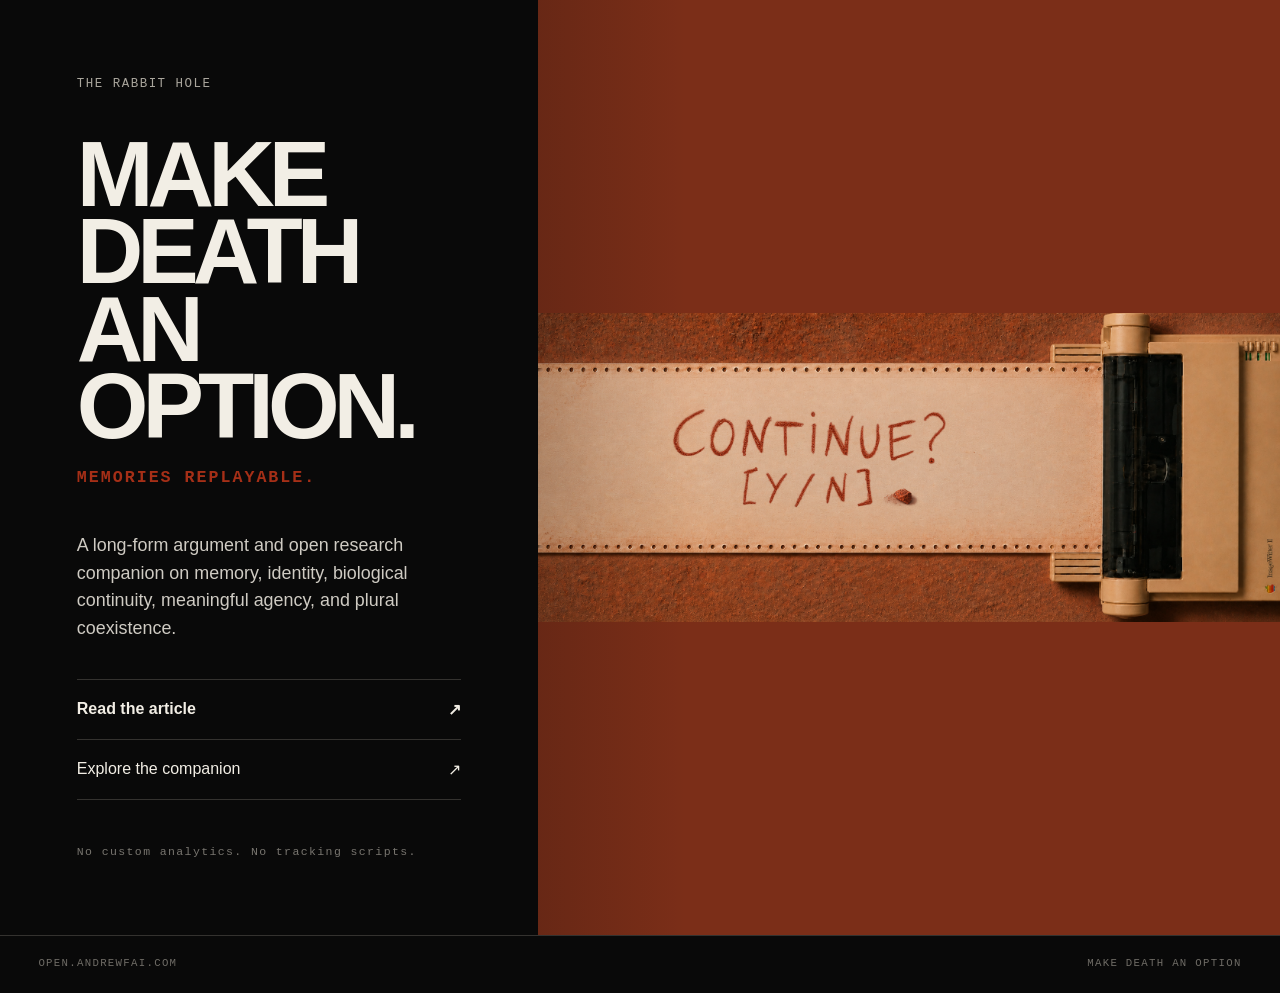
==== docs/index.html @ 32e39fa8 "site: add timeless landing page for open.andrewfai.com" ====
<!doctype html>
<html lang="en">
  <head>
    <meta charset="utf-8" />
    <meta name="viewport" content="width=device-width, initial-scale=1" />
    <meta name="theme-color" content="#0a0a0a" />
    <meta name="referrer" content="no-referrer" />
    <meta
      name="description"
      content="Make Death an Option: the article and its open research companion on continuity, agency, and plural coexistence."
    />
    <link rel="canonical" href="https://open.andrewfai.com/" />
    <link rel="stylesheet" href="styles.css" />
    <link
      rel="icon"
      type="image/svg+xml"
      href="data:image/svg+xml,%3Csvg xmlns='http://www.w3.org/2000/svg' viewBox='0 0 64 64'%3E%3Crect width='64' height='64' rx='8' fill='%230a0a0a'/%3E%3Cpath d='M17 32h22M33 22l10 10-10 10' fill='none' stroke='%23f4f0e8' stroke-width='6' stroke-linecap='square' stroke-linejoin='miter'/%3E%3C/svg%3E"
    />
    <title>Make Death an Option</title>
  </head>
  <body>
    <main>
      <section class="intro" aria-labelledby="title">
        <p class="eyebrow">THE RABBIT HOLE</p>
        <h1 id="title">MAKE<br />DEATH<br />AN OPTION.</h1>
        <p class="signal">MEMORIES REPLAYABLE.</p>

        <p class="summary">
          A long-form argument and open research companion on memory, identity,
          biological continuity, meaningful agency, and plural coexistence.
        </p>

        <nav class="choices" aria-label="Choose where to begin">
          <a class="choice choice-primary" href="https://x.com/andydrewie/status/2100206836897214598">
            <span>Read the article</span>
            <span aria-hidden="true">↗</span>
          </a>
          <a class="choice" href="https://github.com/andydrewie/make-death-an-option">
            <span>Explore the companion</span>
            <span aria-hidden="true">↗</span>
          </a>
        </nav>

        <p class="privacy">No custom analytics. No tracking scripts.</p>
      </section>

      <figure class="artifact">
        <img
          src="assets/mdao-cover.png"
          alt="Red mineral handwriting on paper extending from an ImageWriter on Martian soil: Continue? Y/N."
          width="1942"
          height="809"
        />
      </figure>
    </main>

    <footer>
      <span>OPEN.ANDREWFAI.COM</span>
      <span>MAKE DEATH AN OPTION</span>
    </footer>
  </body>
</html>
---- docs/styles.css ----
:root {
  color-scheme: dark;
  --ink: #090909;
  --paper: #f2eee5;
  --paper-muted: #aaa69d;
  --signal: #a52f17;
  --line: #34322f;
  --space: clamp(1.25rem, 3vw, 3rem);
}

* {
  box-sizing: border-box;
}

html {
  background: var(--ink);
  font-size: 100%;
}

body {
  min-height: 100vh;
  margin: 0;
  background: var(--ink);
  color: var(--paper);
  font-family: "Helvetica Neue", Helvetica, Arial, sans-serif;
  text-rendering: optimizeLegibility;
}

main {
  display: grid;
  min-height: calc(100vh - 3.5rem);
  grid-template-columns: minmax(20rem, 0.84fr) minmax(26rem, 1.16fr);
}

.intro {
  display: flex;
  flex-direction: column;
  justify-content: center;
  padding: clamp(2rem, 6vw, 6.5rem);
}

.eyebrow,
.signal,
.privacy,
footer {
  font-family: ui-monospace, SFMono-Regular, Menlo, Monaco, Consolas, monospace;
  letter-spacing: 0.12em;
}

.eyebrow {
  margin: 0 0 clamp(1.5rem, 5vh, 4rem);
  color: var(--paper-muted);
  font-size: 0.78rem;
}

h1 {
  max-width: 10ch;
  margin: 0;
  font-size: clamp(3.35rem, 7.2vw, 7.8rem);
  font-weight: 800;
  letter-spacing: -0.065em;
  line-height: 0.84;
}

.signal {
  margin: 1.4rem 0 0;
  color: var(--signal);
  font-size: clamp(0.82rem, 1.3vw, 1.05rem);
  font-weight: 700;
}

.summary {
  max-width: 35rem;
  margin: clamp(2rem, 5vh, 4rem) 0 0;
  color: #cfcbc3;
  font-size: clamp(1rem, 1.4vw, 1.22rem);
  line-height: 1.55;
}

.choices {
  display: grid;
  max-width: 35rem;
  margin-top: clamp(2rem, 4vh, 3rem);
  border-top: 1px solid var(--line);
}

.choice {
  display: flex;
  min-height: 3.75rem;
  align-items: center;
  justify-content: space-between;
  border-bottom: 1px solid var(--line);
  color: var(--paper);
  font-size: 1rem;
  text-decoration: none;
  transition: color 160ms ease, padding 160ms ease, background 160ms ease;
}

.choice:hover,
.choice:focus-visible {
  padding-inline: 1rem;
  background: var(--paper);
  color: var(--ink);
  outline: none;
}

.choice-primary {
  font-weight: 700;
}

.privacy {
  margin: clamp(2rem, 5vh, 4rem) 0 0;
  color: #78756f;
  font-size: 0.72rem;
}

.artifact {
  position: relative;
  display: flex;
  min-height: 34rem;
  align-items: center;
  margin: 0;
  overflow: hidden;
  background: #7b2e18;
}

.artifact::after {
  position: absolute;
  inset: 0;
  background: linear-gradient(90deg, rgba(9, 9, 9, 0.17), transparent 20%);
  content: "";
  pointer-events: none;
}

.artifact img {
  width: 100%;
  height: auto;
  object-fit: contain;
}

footer {
  display: flex;
  min-height: 3.5rem;
  align-items: center;
  justify-content: space-between;
  gap: 1rem;
  padding: 0 var(--space);
  border-top: 1px solid var(--line);
  color: #6f6c66;
  font-size: 0.67rem;
}

@media (max-width: 860px) {
  main {
    grid-template-columns: 1fr;
  }

  .intro {
    min-height: auto;
    padding: clamp(2rem, 8vw, 4rem) var(--space) clamp(2.5rem, 9vw, 5rem);
  }

  .eyebrow {
    margin-bottom: 2.5rem;
  }

  h1 {
    font-size: clamp(3.3rem, 15vw, 6.2rem);
  }

  .artifact {
    min-height: auto;
  }
}

@media (max-width: 520px) {
  footer {
    align-items: flex-start;
    flex-direction: column;
    justify-content: center;
    padding-block: 1rem;
  }
}

@media (prefers-reduced-motion: reduce) {
  .choice {
    transition: none;
  }
}
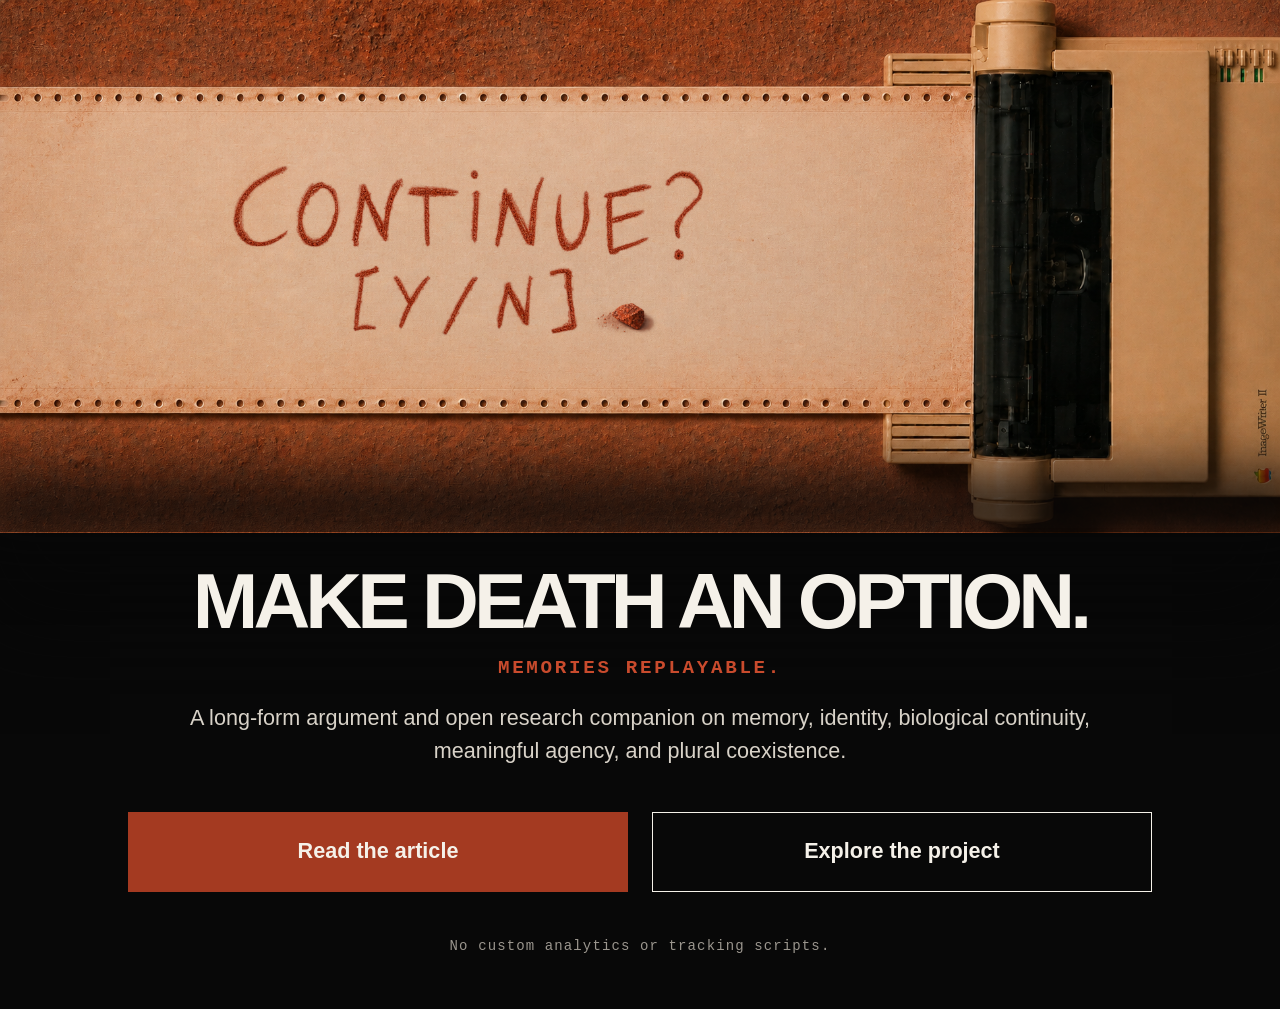
==== commit abf49c52: "site: publish cinematic landing page and project map" ====
--- a/docs/index.html
+++ b/docs/index.html
@@ -3,48 +3,24 @@
   <head>
     <meta charset="utf-8" />
     <meta name="viewport" content="width=device-width, initial-scale=1" />
-    <meta name="theme-color" content="#0a0a0a" />
-    <meta name="referrer" content="no-referrer" />
+    <meta name="theme-color" content="#080808" />
+    <meta name="referrer" content="strict-origin-when-cross-origin" />
     <meta
       name="description"
-      content="Make Death an Option: the article and its open research companion on continuity, agency, and plural coexistence."
+      content="Make Death an Option: the article, research companion, and project map."
     />
     <link rel="canonical" href="https://open.andrewfai.com/" />
     <link rel="stylesheet" href="styles.css" />
     <link
       rel="icon"
       type="image/svg+xml"
-      href="data:image/svg+xml,%3Csvg xmlns='http://www.w3.org/2000/svg' viewBox='0 0 64 64'%3E%3Crect width='64' height='64' rx='8' fill='%230a0a0a'/%3E%3Cpath d='M17 32h22M33 22l10 10-10 10' fill='none' stroke='%23f4f0e8' stroke-width='6' stroke-linecap='square' stroke-linejoin='miter'/%3E%3C/svg%3E"
+      href="data:image/svg+xml,%3Csvg xmlns='http://www.w3.org/2000/svg' viewBox='0 0 64 64'%3E%3Crect width='64' height='64' rx='8' fill='%23080808'/%3E%3Ctext x='32' y='42' text-anchor='middle' font-family='Arial,sans-serif' font-size='34' font-weight='700' fill='%23f5f1e9'%3EM%3C/text%3E%3C/svg%3E"
     />
     <title>Make Death an Option</title>
   </head>
-  <body>
+  <body class="home">
     <main>
-      <section class="intro" aria-labelledby="title">
-        <p class="eyebrow">THE RABBIT HOLE</p>
-        <h1 id="title">MAKE<br />DEATH<br />AN OPTION.</h1>
-        <p class="signal">MEMORIES REPLAYABLE.</p>
-
-        <p class="summary">
-          A long-form argument and open research companion on memory, identity,
-          biological continuity, meaningful agency, and plural coexistence.
-        </p>
-
-        <nav class="choices" aria-label="Choose where to begin">
-          <a class="choice choice-primary" href="https://x.com/andydrewie/status/2100206836897214598">
-            <span>Read the article</span>
-            <span aria-hidden="true">↗</span>
-          </a>
-          <a class="choice" href="https://github.com/andydrewie/make-death-an-option">
-            <span>Explore the companion</span>
-            <span aria-hidden="true">↗</span>
-          </a>
-        </nav>
-
-        <p class="privacy">No custom analytics. No tracking scripts.</p>
-      </section>
-
-      <figure class="artifact">
+      <figure class="hero-media">
         <img
           src="assets/mdao-cover.png"
           alt="Red mineral handwriting on paper extending from an ImageWriter on Martian soil: Continue? Y/N."
@@ -52,11 +28,30 @@
           height="809"
         />
       </figure>
+
+      <section class="home-intro" aria-labelledby="home-title">
+        <h1 id="home-title">
+          <span>MAKE DEATH</span>
+          <span>AN OPTION.</span>
+        </h1>
+        <p class="signal">MEMORIES REPLAYABLE.</p>
+        <p class="summary">
+          A long-form argument and open research companion on memory, identity,
+          biological continuity, meaningful agency, and plural coexistence.
+        </p>
+
+        <nav class="home-actions" aria-label="Choose where to begin">
+          <a class="action action-primary" href="https://x.com/andydrewie/status/2100206836897214598">
+            Read the article
+          </a>
+          <a class="action action-secondary" href="explore/">
+            Explore the project
+          </a>
+        </nav>
+
+        <p class="privacy">No custom analytics or tracking scripts.</p>
+      </section>
     </main>
 
-    <footer>
-      <span>OPEN.ANDREWFAI.COM</span>
-      <span>MAKE DEATH AN OPTION</span>
-    </footer>
   </body>
 </html>
--- a/docs/styles.css
+++ b/docs/styles.css
@@ -1,11 +1,14 @@
 :root {
   color-scheme: dark;
-  --ink: #090909;
-  --paper: #f2eee5;
-  --paper-muted: #aaa69d;
-  --signal: #a52f17;
-  --line: #34322f;
-  --space: clamp(1.25rem, 3vw, 3rem);
+  --black: #080808;
+  --paper: #f5f1e9;
+  --paper-soft: #d8d2c8;
+  --muted: #9b968e;
+  --rust: #a43a21;
+  --rust-dark: #772412;
+  --line: #4a4640;
+  --page: min(86rem, calc(100% - 3rem));
+  font-size: 100%;
 }
 
 * {
@@ -13,177 +16,442 @@
 }
 
 html {
-  background: var(--ink);
-  font-size: 100%;
+  background: var(--black);
+  scroll-behavior: smooth;
 }
 
 body {
+  min-width: 20rem;
   min-height: 100vh;
   margin: 0;
-  background: var(--ink);
+  background: var(--black);
   color: var(--paper);
-  font-family: "Helvetica Neue", Helvetica, Arial, sans-serif;
+  font-family: -apple-system, BlinkMacSystemFont, "Helvetica Neue", Arial, sans-serif;
+  font-size: 1.125rem;
+  line-height: 1.55;
   text-rendering: optimizeLegibility;
-}
-
-main {
+  -webkit-font-smoothing: antialiased;
+}
+
+a {
+  color: inherit;
+}
+
+.hero-media {
+  position: relative;
+  z-index: 2;
+  width: 100%;
+  margin: 0;
+  background: #742712;
+  box-shadow: 0 4.5rem 5.5rem 1.4rem var(--black);
+}
+
+.hero-media::after {
+  position: absolute;
+  right: 0;
+  bottom: 0;
+  left: 0;
+  height: 1px;
+  box-shadow: 0 -1.4rem 4rem 2.35rem rgba(8, 8, 8, 0.92);
+  content: "";
+  pointer-events: none;
+}
+
+.hero-media img {
+  display: block;
+  width: 100%;
+  height: min(41.65vw, 34.5rem);
+  object-fit: cover;
+  object-position: center;
+}
+
+.home-intro {
+  position: relative;
+  z-index: 3;
+  display: flex;
+  width: var(--page);
+  max-width: 74rem;
+  align-items: center;
+  flex-direction: column;
+  margin: clamp(-1.75rem, -2vw, -0.5rem) auto 0;
+  padding: clamp(3rem, 4.5vw, 4rem) 0 clamp(2.5rem, 4vw, 3.25rem);
+  text-align: center;
+}
+
+.home h1 {
+  margin: 0;
+  font-size: clamp(3rem, 6.15vw, 5.6rem);
+  font-weight: 760;
+  letter-spacing: -0.062em;
+  line-height: 0.92;
+}
+
+.home h1 span {
+  white-space: nowrap;
+}
+
+.signal {
+  margin: 1rem 0 0;
+  color: #c94b2d;
+  font-family: ui-monospace, SFMono-Regular, Menlo, Monaco, Consolas, monospace;
+  font-size: clamp(0.95rem, 1.6vw, 1.2rem);
+  font-weight: 700;
+  letter-spacing: 0.14em;
+}
+
+.summary {
+  max-width: 61rem;
+  margin: 1.1rem auto 0;
+  color: var(--paper-soft);
+  font-size: clamp(1.125rem, 1.75vw, 1.35rem);
+  line-height: 1.55;
+}
+
+.home-actions {
   display: grid;
-  min-height: calc(100vh - 3.5rem);
-  grid-template-columns: minmax(20rem, 0.84fr) minmax(26rem, 1.16fr);
-}
-
-.intro {
+  width: min(100%, 64rem);
+  grid-template-columns: 1fr 1fr;
+  gap: 1.5rem;
+  margin-top: clamp(2rem, 3.5vw, 2.75rem);
+}
+
+.action {
   display: flex;
-  flex-direction: column;
+  min-height: 5rem;
+  align-items: center;
   justify-content: center;
-  padding: clamp(2rem, 6vw, 6.5rem);
-}
-
-.eyebrow,
-.signal,
-.privacy,
-footer {
+  padding: 1rem 1.5rem;
+  border: 1px solid var(--paper);
+  font-size: clamp(1.125rem, 1.7vw, 1.35rem);
+  font-weight: 650;
+  line-height: 1.25;
+  text-align: center;
+  text-decoration: none;
+  transition: background-color 150ms ease, border-color 150ms ease, color 150ms ease,
+    transform 150ms ease;
+}
+
+.action-primary {
+  border-color: var(--rust);
+  background: var(--rust);
+}
+
+.action:hover {
+  transform: translateY(-2px);
+}
+
+.action-primary:hover {
+  border-color: #c34b2c;
+  background: #c34b2c;
+}
+
+.action-secondary:hover {
+  background: var(--paper);
+  color: var(--black);
+}
+
+.action:focus-visible,
+.text-link:focus-visible,
+.home-link:focus-visible {
+  outline: 3px solid #e46645;
+  outline-offset: 4px;
+}
+
+.privacy {
+  margin: clamp(2rem, 3.5vw, 2.75rem) 0 0;
+  color: var(--muted);
   font-family: ui-monospace, SFMono-Regular, Menlo, Monaco, Consolas, monospace;
-  letter-spacing: 0.12em;
-}
-
-.eyebrow {
-  margin: 0 0 clamp(1.5rem, 5vh, 4rem);
-  color: var(--paper-muted);
-  font-size: 0.78rem;
-}
-
-h1 {
-  max-width: 10ch;
-  margin: 0;
-  font-size: clamp(3.35rem, 7.2vw, 7.8rem);
-  font-weight: 800;
-  letter-spacing: -0.065em;
-  line-height: 0.84;
-}
-
-.signal {
-  margin: 1.4rem 0 0;
-  color: var(--signal);
-  font-size: clamp(0.82rem, 1.3vw, 1.05rem);
-  font-weight: 700;
-}
-
-.summary {
-  max-width: 35rem;
-  margin: clamp(2rem, 5vh, 4rem) 0 0;
-  color: #cfcbc3;
-  font-size: clamp(1rem, 1.4vw, 1.22rem);
-  line-height: 1.55;
-}
-
-.choices {
-  display: grid;
-  max-width: 35rem;
-  margin-top: clamp(2rem, 4vh, 3rem);
-  border-top: 1px solid var(--line);
-}
-
-.choice {
+  font-size: 0.875rem;
+  letter-spacing: 0.08em;
+}
+
+.site-footer {
   display: flex;
-  min-height: 3.75rem;
+  width: var(--page);
+  min-height: 5rem;
   align-items: center;
   justify-content: space-between;
-  border-bottom: 1px solid var(--line);
-  color: var(--paper);
-  font-size: 1rem;
-  text-decoration: none;
-  transition: color 160ms ease, padding 160ms ease, background 160ms ease;
-}
-
-.choice:hover,
-.choice:focus-visible {
-  padding-inline: 1rem;
+  gap: 2rem;
+  margin: 0 auto;
+  border-top: 1px solid #2d2a27;
+  color: #827d76;
+  font-family: ui-monospace, SFMono-Regular, Menlo, Monaco, Consolas, monospace;
+  font-size: 0.875rem;
+  letter-spacing: 0.1em;
+}
+
+/* Project map */
+
+.explore {
   background: var(--paper);
-  color: var(--ink);
-  outline: none;
-}
-
-.choice-primary {
-  font-weight: 700;
-}
-
-.privacy {
-  margin: clamp(2rem, 5vh, 4rem) 0 0;
-  color: #78756f;
-  font-size: 0.72rem;
-}
-
-.artifact {
-  position: relative;
+  color: #131210;
+}
+
+.explore-shell {
+  width: var(--page);
+  max-width: 82rem;
+  margin: 0 auto;
+  padding: clamp(2rem, 5vw, 4.5rem) 0 clamp(4rem, 8vw, 8rem);
+}
+
+.explore-header {
   display: flex;
-  min-height: 34rem;
-  align-items: center;
-  margin: 0;
-  overflow: hidden;
-  background: #7b2e18;
-}
-
-.artifact::after {
-  position: absolute;
-  inset: 0;
-  background: linear-gradient(90deg, rgba(9, 9, 9, 0.17), transparent 20%);
-  content: "";
-  pointer-events: none;
-}
-
-.artifact img {
-  width: 100%;
-  height: auto;
-  object-fit: contain;
-}
-
-footer {
-  display: flex;
-  min-height: 3.5rem;
   align-items: center;
   justify-content: space-between;
-  gap: 1rem;
-  padding: 0 var(--space);
-  border-top: 1px solid var(--line);
-  color: #6f6c66;
-  font-size: 0.67rem;
+  gap: 2rem;
+  padding-bottom: 1.5rem;
+  border-bottom: 1px solid #918a80;
+}
+
+.wordmark,
+.home-link,
+.section-label,
+.project-index,
+.project-kind,
+.explore-note {
+  font-family: ui-monospace, SFMono-Regular, Menlo, Monaco, Consolas, monospace;
+  letter-spacing: 0.09em;
+}
+
+.wordmark,
+.home-link {
+  font-size: 0.875rem;
+  font-weight: 700;
+  text-decoration: none;
+}
+
+.explore-intro {
+  display: grid;
+  grid-template-columns: minmax(0, 1.45fr) minmax(19rem, 0.55fr);
+  gap: clamp(3rem, 8vw, 8rem);
+  padding: clamp(4rem, 9vw, 8rem) 0 clamp(3.5rem, 7vw, 6rem);
+}
+
+.section-label {
+  margin: 0 0 1.5rem;
+  color: var(--rust-dark);
+  font-size: 0.875rem;
+  font-weight: 700;
+}
+
+.explore h1 {
+  max-width: 10ch;
+  margin: 0;
+  font-size: clamp(3.4rem, 8vw, 7.4rem);
+  font-weight: 760;
+  letter-spacing: -0.065em;
+  line-height: 0.9;
+}
+
+.explore-lead {
+  align-self: end;
+  margin: 0;
+  color: #403c37;
+  font-size: clamp(1.125rem, 1.7vw, 1.35rem);
+  line-height: 1.6;
+}
+
+.project-list {
+  border-top: 2px solid #131210;
+}
+
+.project {
+  display: grid;
+  grid-template-columns: 5rem minmax(15rem, 0.8fr) minmax(20rem, 1.2fr);
+  gap: clamp(1.5rem, 4vw, 4rem);
+  padding: clamp(2.25rem, 5vw, 4rem) 0;
+  border-bottom: 1px solid #aaa399;
+}
+
+.project-index {
+  color: var(--rust-dark);
+  font-size: 0.9rem;
+  font-weight: 700;
+}
+
+.project h2 {
+  margin: 0;
+  font-size: clamp(1.75rem, 3vw, 2.8rem);
+  letter-spacing: -0.04em;
+  line-height: 1;
+}
+
+.project-kind {
+  margin: 0.8rem 0 0;
+  color: #5a554f;
+  font-size: 0.85rem;
+  line-height: 1.5;
+}
+
+.project-copy p {
+  max-width: 42rem;
+  margin: 0;
+  color: #35322e;
+  font-size: 1.125rem;
+  line-height: 1.65;
+}
+
+.project-links {
+  display: flex;
+  flex-wrap: wrap;
+  gap: 1rem 1.75rem;
+  margin-top: 1.35rem;
+}
+
+.text-link {
+  border-bottom: 1px solid currentColor;
+  color: #151311;
+  font-size: 1.125rem;
+  font-weight: 700;
+  text-decoration: none;
+}
+
+.text-link:hover {
+  color: var(--rust-dark);
+}
+
+.explore-note {
+  max-width: 56rem;
+  margin: 3rem 0 0 auto;
+  color: #625d56;
+  font-size: 0.875rem;
+  line-height: 1.65;
 }
 
 @media (max-width: 860px) {
-  main {
+  :root {
+    --page: min(100% - 2.5rem, 46rem);
+  }
+
+  .hero-media {
+    overflow: hidden;
+    box-shadow: 0 3.5rem 4rem 1rem var(--black);
+  }
+
+  .hero-media img {
+    width: 150%;
+    max-width: none;
+    height: auto;
+    margin-left: -28%;
+  }
+
+  .home-intro {
+    align-items: stretch;
+    padding-top: 4.5rem;
+    text-align: left;
+  }
+
+  .home h1 {
+    font-size: clamp(3rem, 13vw, 5.2rem);
+    line-height: 0.9;
+  }
+
+  .home h1 span {
+    display: block;
+    white-space: normal;
+  }
+
+  .signal {
+    font-size: 0.95rem;
+    line-height: 1.5;
+  }
+
+  .summary {
+    margin-inline: 0;
+    font-size: 1.125rem;
+  }
+
+  .home-actions {
     grid-template-columns: 1fr;
-  }
-
-  .intro {
-    min-height: auto;
-    padding: clamp(2rem, 8vw, 4rem) var(--space) clamp(2.5rem, 9vw, 5rem);
-  }
-
-  .eyebrow {
-    margin-bottom: 2.5rem;
-  }
-
-  h1 {
-    font-size: clamp(3.3rem, 15vw, 6.2rem);
-  }
-
-  .artifact {
-    min-height: auto;
-  }
-}
-
-@media (max-width: 520px) {
-  footer {
+    gap: 1rem;
+  }
+
+  .action {
+    min-height: 4.75rem;
+    justify-content: flex-start;
+    font-size: 1.125rem;
+    text-align: left;
+  }
+
+  .site-footer {
     align-items: flex-start;
     flex-direction: column;
     justify-content: center;
-    padding-block: 1rem;
+    gap: 0.45rem;
+    padding: 1.25rem 0;
+  }
+
+  .explore-intro {
+    grid-template-columns: 1fr;
+    gap: 2.5rem;
+  }
+
+  .explore-lead {
+    max-width: 38rem;
+  }
+
+  .project {
+    grid-template-columns: 3.25rem 1fr;
+  }
+
+  .project-copy {
+    grid-column: 2;
+  }
+}
+
+@media (max-width: 520px) {
+  :root {
+    --page: calc(100% - 2rem);
+  }
+
+  body {
+    font-size: 1rem;
+  }
+
+  .hero-media img {
+    width: 185%;
+    margin-left: -33%;
+  }
+
+  .home-intro {
+    padding-top: 4rem;
+  }
+
+  .home h1 {
+    font-size: clamp(3rem, 15vw, 4.1rem);
+  }
+
+  .privacy {
+    font-size: 0.82rem;
+    line-height: 1.6;
+  }
+
+  .explore-header {
+    align-items: flex-start;
+    flex-direction: column;
+    gap: 0.75rem;
+  }
+
+  .explore h1 {
+    font-size: clamp(3.5rem, 17vw, 5rem);
+  }
+
+  .project {
+    grid-template-columns: 1fr;
+    gap: 1.25rem;
+  }
+
+  .project-copy {
+    grid-column: auto;
   }
 }
 
 @media (prefers-reduced-motion: reduce) {
-  .choice {
+  html {
+    scroll-behavior: auto;
+  }
+
+  .action {
     transition: none;
   }
 }
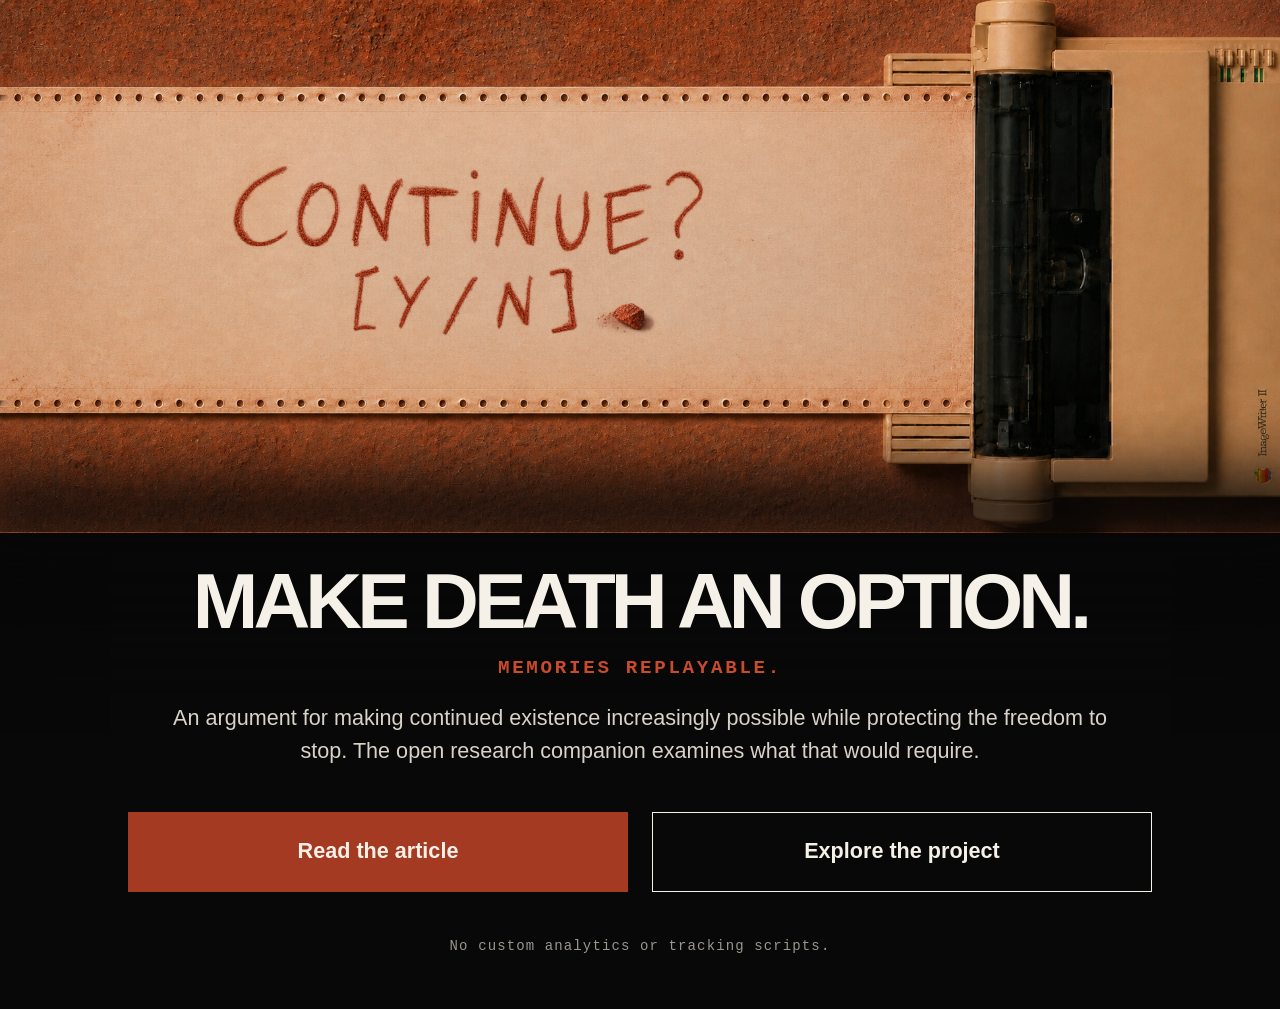
==== commit 62446645: "site: center mobile prompt and sharpen landing copy" ====
--- a/docs/index.html
+++ b/docs/index.html
@@ -10,7 +10,7 @@
       content="Make Death an Option: the article, research companion, and project map."
     />
     <link rel="canonical" href="https://open.andrewfai.com/" />
-    <link rel="stylesheet" href="styles.css" />
+    <link rel="stylesheet" href="styles.css?v=20260917-1" />
     <link
       rel="icon"
       type="image/svg+xml"
@@ -36,8 +36,9 @@
         </h1>
         <p class="signal">MEMORIES REPLAYABLE.</p>
         <p class="summary">
-          A long-form argument and open research companion on memory, identity,
-          biological continuity, meaningful agency, and plural coexistence.
+          An argument for making continued existence increasingly possible while
+          protecting the freedom to stop. The open research companion examines
+          what that would require.
         </p>
 
         <nav class="home-actions" aria-label="Choose where to begin">
--- a/docs/styles.css
+++ b/docs/styles.css
@@ -410,7 +410,7 @@
 
   .hero-media img {
     width: 185%;
-    margin-left: -33%;
+    margin-left: -20%;
   }
 
   .home-intro {
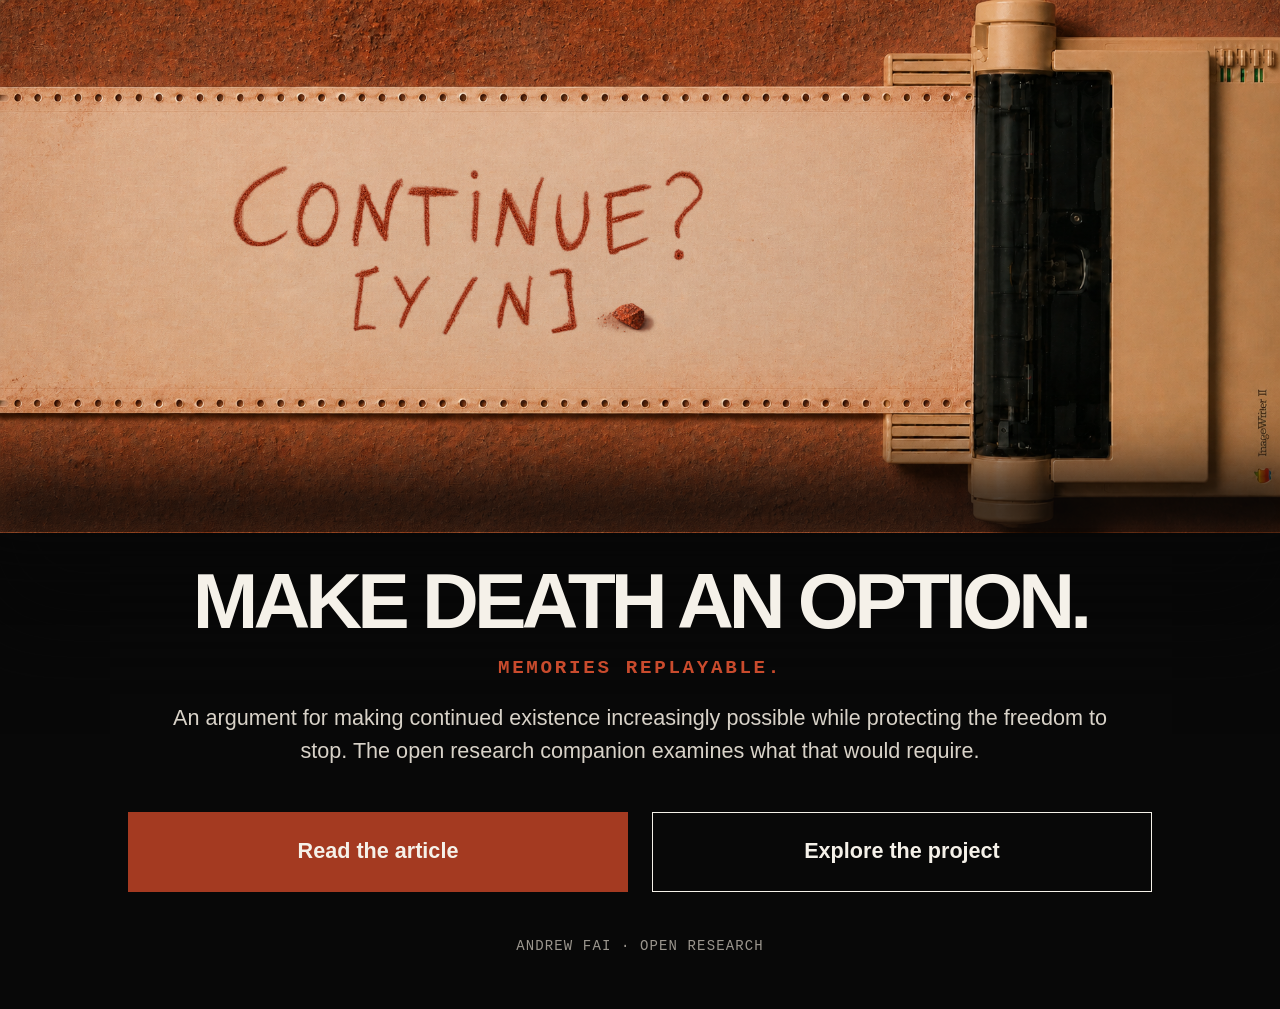
==== commit d6bf0d83: "site: replace tracking disclaimer with open research signature" ====
--- a/docs/index.html
+++ b/docs/index.html
@@ -10,7 +10,7 @@
       content="Make Death an Option: the article, research companion, and project map."
     />
     <link rel="canonical" href="https://open.andrewfai.com/" />
-    <link rel="stylesheet" href="styles.css?v=20260917-1" />
+    <link rel="stylesheet" href="styles.css?v=20260917-3" />
     <link
       rel="icon"
       type="image/svg+xml"
@@ -50,7 +50,7 @@
           </a>
         </nav>
 
-        <p class="privacy">No custom analytics or tracking scripts.</p>
+        <p class="project-signature">ANDREW FAI &middot; OPEN RESEARCH</p>
       </section>
     </main>
 
--- a/docs/styles.css
+++ b/docs/styles.css
@@ -157,7 +157,7 @@
   outline-offset: 4px;
 }
 
-.privacy {
+.project-signature {
   margin: clamp(2rem, 3.5vw, 2.75rem) 0 0;
   color: var(--muted);
   font-family: ui-monospace, SFMono-Regular, Menlo, Monaco, Consolas, monospace;
@@ -306,6 +306,19 @@
   text-decoration: none;
 }
 
+.github-link {
+  display: inline-flex;
+  align-items: center;
+  gap: 0.48rem;
+}
+
+.github-mark {
+  display: block;
+  width: 1.125rem;
+  height: auto;
+  flex: 0 0 auto;
+}
+
 .text-link:hover {
   color: var(--rust-dark);
 }
@@ -421,7 +434,7 @@
     font-size: clamp(3rem, 15vw, 4.1rem);
   }
 
-  .privacy {
+  .project-signature {
     font-size: 0.82rem;
     line-height: 1.6;
   }
